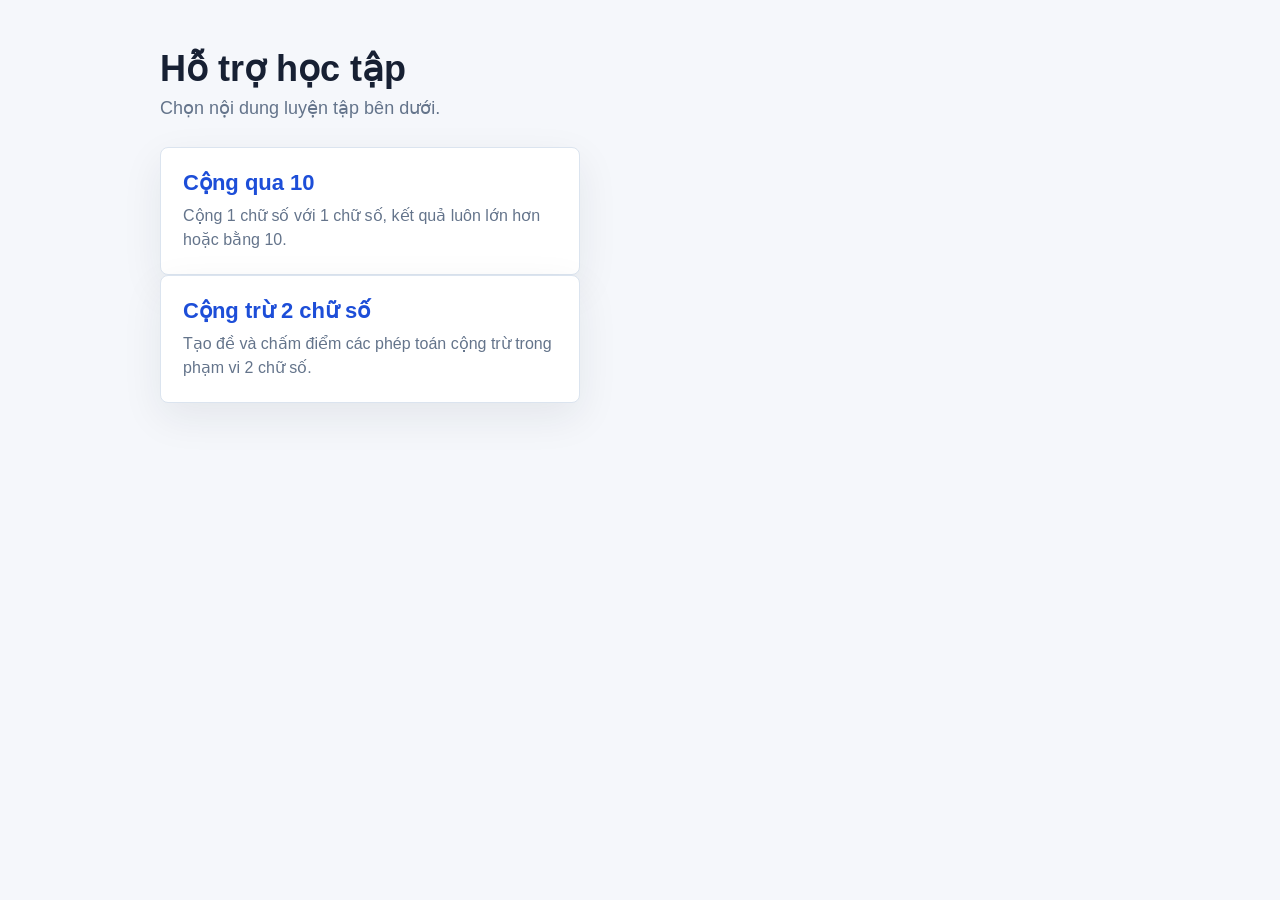
==== index.html @ 3f824ac7 "Add addition-over-10 practice page and link in index" ====
<!doctype html>
<html lang="vi">
<head>
  <meta charset="utf-8">
  <meta name="viewport" content="width=device-width, initial-scale=1">
  <title>Hỗ trợ học tập</title>
  <style>
    :root {
      color-scheme: light;
      --bg: #f5f7fb;
      --panel: #ffffff;
      --text: #172033;
      --muted: #64748b;
      --line: #dbe4ef;
      --primary: #2563eb;
      --primary-dark: #1d4ed8;
      --shadow: 0 14px 40px rgba(23, 32, 51, 0.08);
    }

    * {
      box-sizing: border-box;
    }

    body {
      margin: 0;
      min-height: 100vh;
      font-family: Arial, Helvetica, sans-serif;
      background: var(--bg);
      color: var(--text);
    }

    main {
      width: min(960px, calc(100% - 40px));
      margin: 0 auto;
      padding: 48px 0;
    }

    h1 {
      margin: 0 0 8px;
      font-size: 36px;
      line-height: 1.15;
    }

    .lead {
      margin: 0 0 28px;
      color: var(--muted);
      font-size: 18px;
    }

    .study-link {
      display: block;
      max-width: 420px;
      padding: 22px;
      border: 1px solid var(--line);
      border-radius: 8px;
      background: var(--panel);
      color: inherit;
      text-decoration: none;
      box-shadow: var(--shadow);
    }

    .study-link:hover {
      border-color: var(--primary);
    }

    .study-link strong {
      display: block;
      margin-bottom: 8px;
      color: var(--primary-dark);
      font-size: 22px;
    }

    .study-link span {
      color: var(--muted);
      line-height: 1.5;
    }
  </style>
</head>
<body>
  <main>
    <h1>Hỗ trợ học tập</h1>
    <p class="lead">Chọn nội dung luyện tập bên dưới.</p>

    <a class="study-link" href="cong-qua-10.html">
      <strong>Cộng qua 10</strong>
      <span>Cộng 1 chữ số với 1 chữ số, kết quả luôn lớn hơn hoặc bằng 10.</span>
    </a>

    <a class="study-link" href="cong-tru-2-chu-so.html">
      <strong>Cộng trừ 2 chữ số</strong>
      <span>Tạo đề và chấm điểm các phép toán cộng trừ trong phạm vi 2 chữ số.</span>
    </a>
  </main>
</body>
</html>
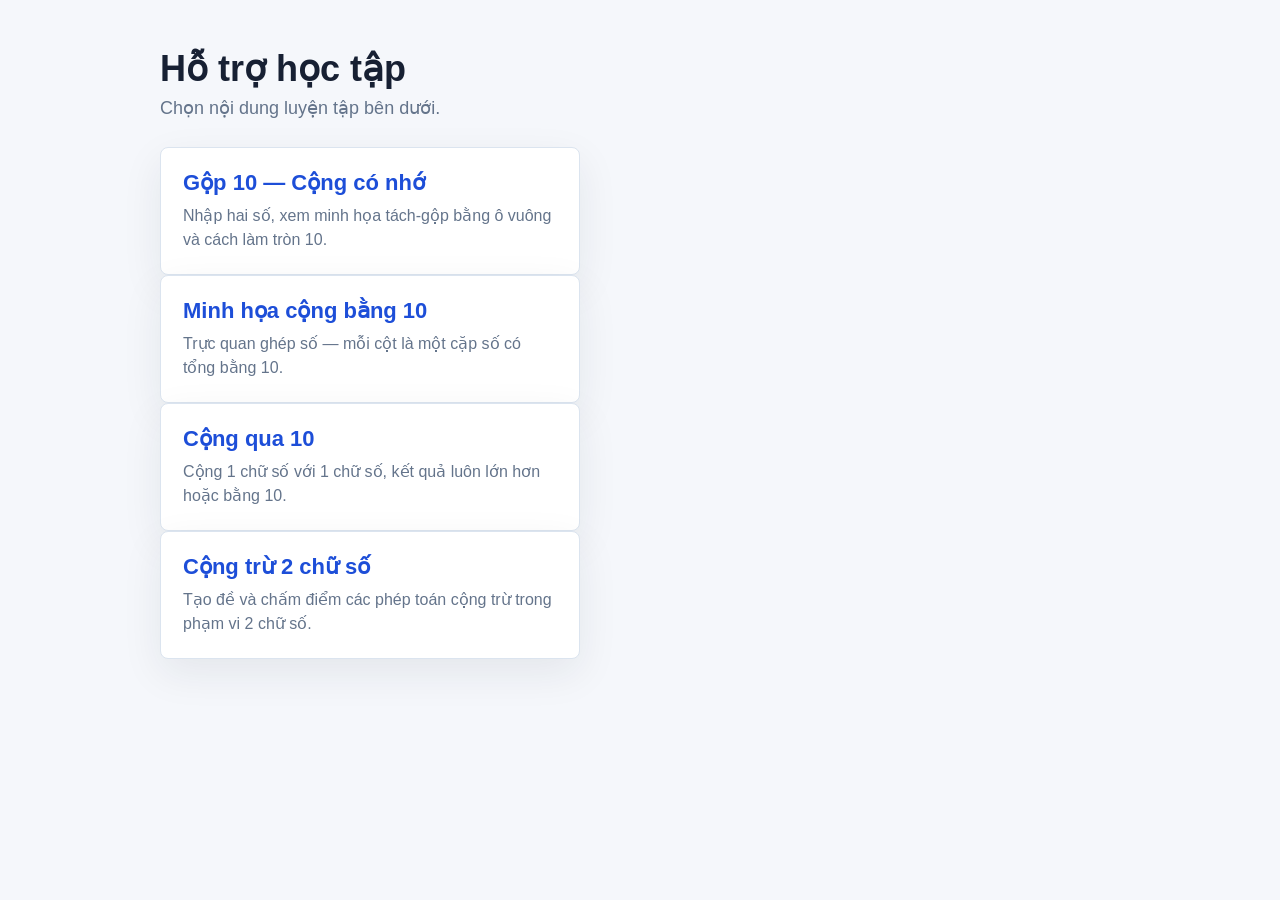
==== commit 283ef435: "Add gop-10 visualizer, update cong-bang-10, add nav links to index" ====
--- a/index.html
+++ b/index.html
@@ -81,6 +81,16 @@
     <h1>Hỗ trợ học tập</h1>
     <p class="lead">Chọn nội dung luyện tập bên dưới.</p>
 
+    <a class="study-link" href="gop-10.html">
+      <strong>Gộp 10 — Cộng có nhớ</strong>
+      <span>Nhập hai số, xem minh họa tách-gộp bằng ô vuông và cách làm tròn 10.</span>
+    </a>
+
+    <a class="study-link" href="cong-bang-10.html">
+      <strong>Minh họa cộng bằng 10</strong>
+      <span>Trực quan ghép số — mỗi cột là một cặp số có tổng bằng 10.</span>
+    </a>
+
     <a class="study-link" href="cong-qua-10.html">
       <strong>Cộng qua 10</strong>
       <span>Cộng 1 chữ số với 1 chữ số, kết quả luôn lớn hơn hoặc bằng 10.</span>
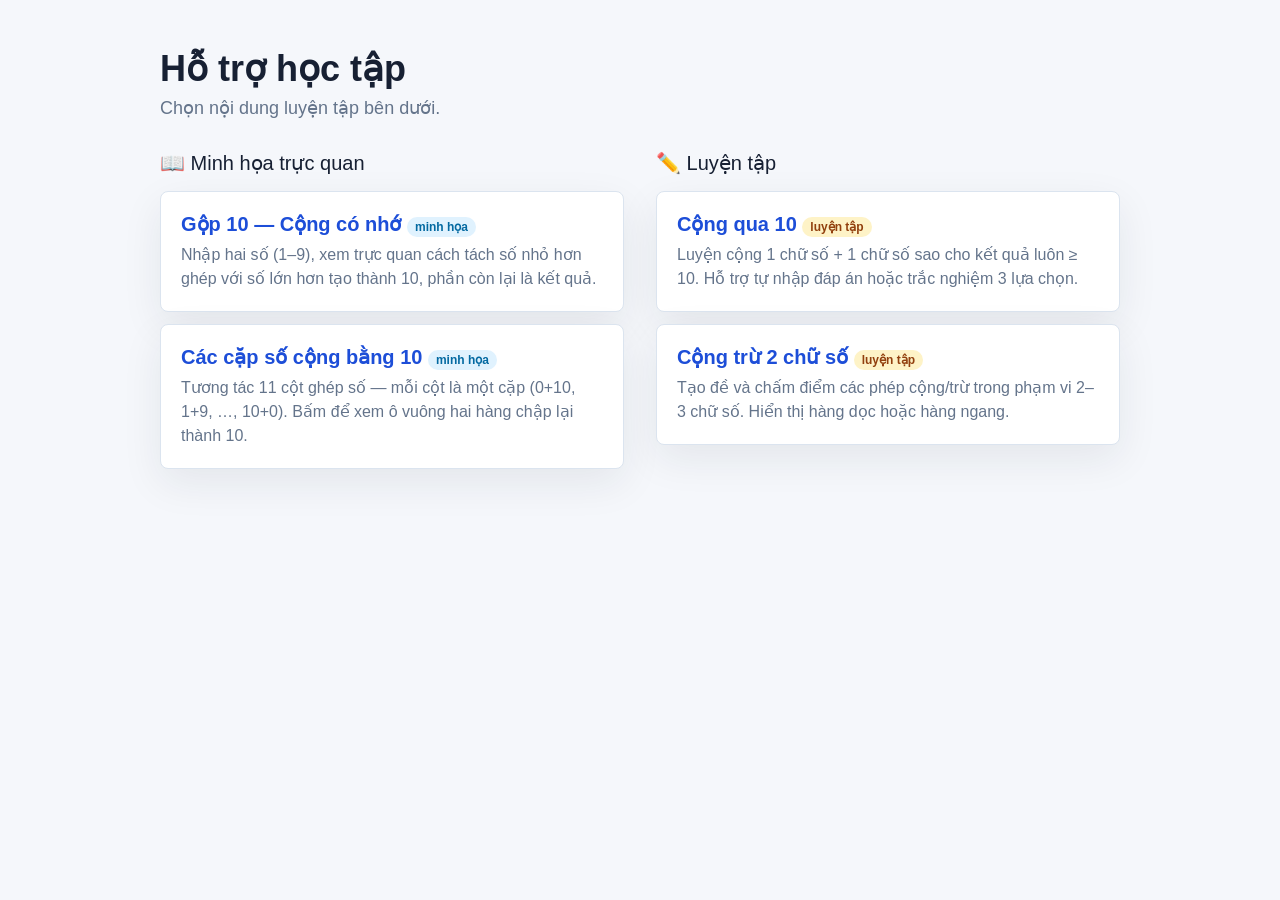
==== commit 5eb2d734: "Redesign kid-friendly UI for cong-qua-10 and cong-tru-2-chu-so, update index layout" ====
--- a/index.html
+++ b/index.html
@@ -42,15 +42,26 @@
     }
 
     .lead {
-      margin: 0 0 28px;
+      margin: 0 0 32px;
       color: var(--muted);
       font-size: 18px;
     }
 
+    .section-title {
+      margin: 0 0 16px;
+      font-size: 20px;
+      color: var(--text);
+    }
+
+    .sections {
+      display: grid;
+      grid-template-columns: 1fr 1fr;
+      gap: 32px;
+    }
+
     .study-link {
       display: block;
-      max-width: 420px;
-      padding: 22px;
+      padding: 20px;
       border: 1px solid var(--line);
       border-radius: 8px;
       background: var(--panel);
@@ -59,20 +70,42 @@
       box-shadow: var(--shadow);
     }
 
+    .study-link + .study-link {
+      margin-top: 12px;
+    }
+
     .study-link:hover {
       border-color: var(--primary);
     }
 
     .study-link strong {
       display: block;
-      margin-bottom: 8px;
+      margin-bottom: 6px;
       color: var(--primary-dark);
-      font-size: 22px;
+      font-size: 20px;
     }
 
     .study-link span {
       color: var(--muted);
       line-height: 1.5;
+    }
+
+    .badge {
+      display: inline-block;
+      padding: 1px 8px;
+      border-radius: 10px;
+      font-size: 12px;
+      font-weight: 700;
+    }
+
+    .badge.demo {
+      background: #e0f2fe;
+      color: #0369a1;
+    }
+
+    .badge.practice {
+      background: #fef3c7;
+      color: #92400e;
     }
   </style>
 </head>
@@ -81,25 +114,35 @@
     <h1>Hỗ trợ học tập</h1>
     <p class="lead">Chọn nội dung luyện tập bên dưới.</p>
 
-    <a class="study-link" href="gop-10.html">
-      <strong>Gộp 10 — Cộng có nhớ</strong>
-      <span>Nhập hai số, xem minh họa tách-gộp bằng ô vuông và cách làm tròn 10.</span>
-    </a>
+    <div class="sections">
+      <div class="section">
+        <div class="section-title">📖 Minh họa trực quan</div>
 
-    <a class="study-link" href="cong-bang-10.html">
-      <strong>Minh họa cộng bằng 10</strong>
-      <span>Trực quan ghép số — mỗi cột là một cặp số có tổng bằng 10.</span>
-    </a>
+        <a class="study-link" href="gop-10.html">
+          <strong>Gộp 10 — Cộng có nhớ <span class="badge demo">minh họa</span></strong>
+          <span>Nhập hai số (1–9), xem trực quan cách tách số nhỏ hơn ghép với số lớn hơn tạo thành 10, phần còn lại là kết quả.</span>
+        </a>
 
-    <a class="study-link" href="cong-qua-10.html">
-      <strong>Cộng qua 10</strong>
-      <span>Cộng 1 chữ số với 1 chữ số, kết quả luôn lớn hơn hoặc bằng 10.</span>
-    </a>
+        <a class="study-link" href="cong-bang-10.html">
+          <strong>Các cặp số cộng bằng 10 <span class="badge demo">minh họa</span></strong>
+          <span>Tương tác 11 cột ghép số — mỗi cột là một cặp (0+10, 1+9, …, 10+0). Bấm để xem ô vuông hai hàng chập lại thành 10.</span>
+        </a>
+      </div>
 
-    <a class="study-link" href="cong-tru-2-chu-so.html">
-      <strong>Cộng trừ 2 chữ số</strong>
-      <span>Tạo đề và chấm điểm các phép toán cộng trừ trong phạm vi 2 chữ số.</span>
-    </a>
+      <div class="section">
+        <div class="section-title">✏️ Luyện tập</div>
+
+        <a class="study-link" href="cong-qua-10.html">
+          <strong>Cộng qua 10 <span class="badge practice">luyện tập</span></strong>
+          <span>Luyện cộng 1 chữ số + 1 chữ số sao cho kết quả luôn &ge; 10. Hỗ trợ tự nhập đáp án hoặc trắc nghiệm 3 lựa chọn.</span>
+        </a>
+
+        <a class="study-link" href="cong-tru-2-chu-so.html">
+          <strong>Cộng trừ 2 chữ số <span class="badge practice">luyện tập</span></strong>
+          <span>Tạo đề và chấm điểm các phép cộng/trừ trong phạm vi 2–3 chữ số. Hiển thị hàng dọc hoặc hàng ngang.</span>
+        </a>
+      </div>
+    </div>
   </main>
 </body>
 </html>
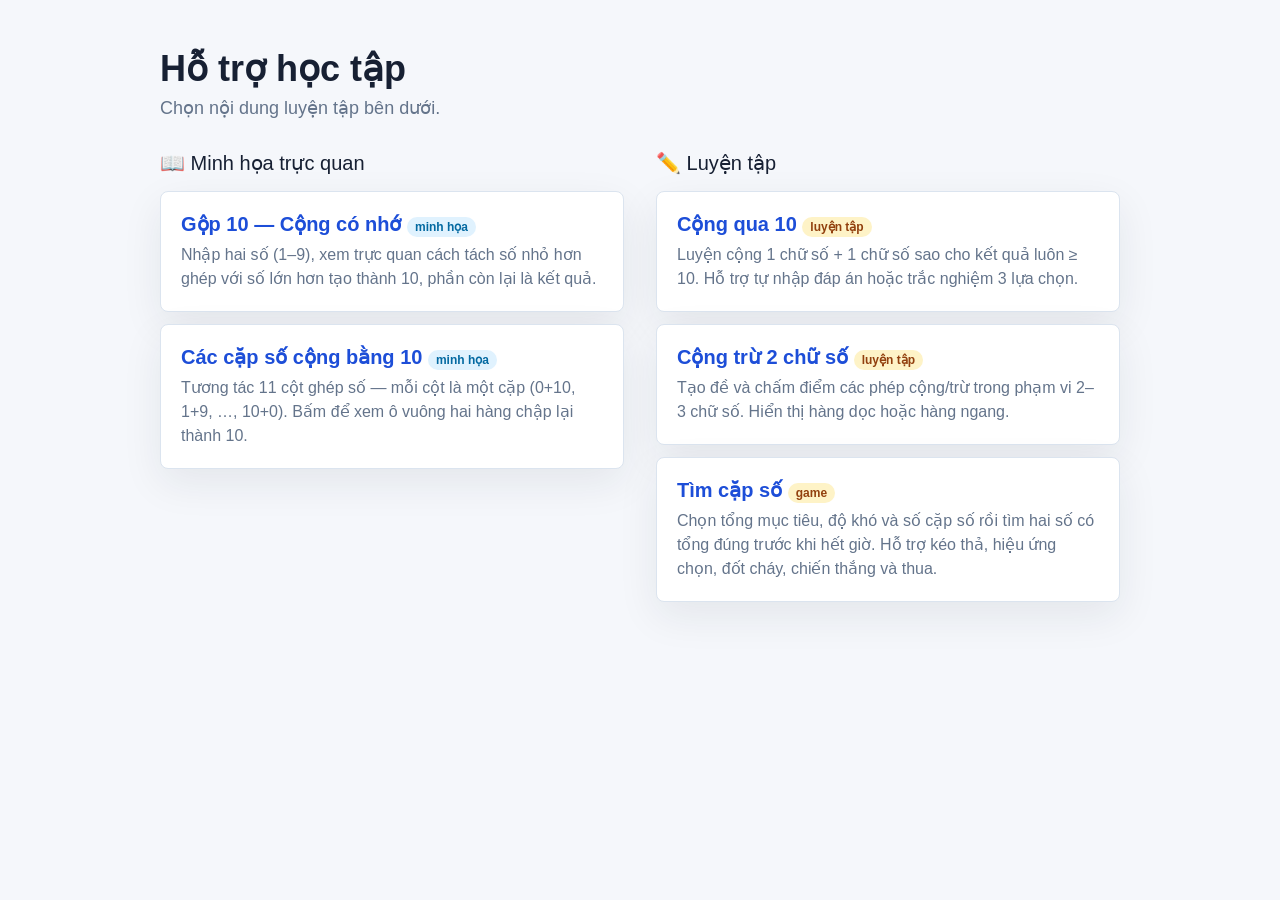
==== commit b998eebb: "Add tim-cap-so game" ====
--- a/index.html
+++ b/index.html
@@ -141,6 +141,11 @@
           <strong>Cộng trừ 2 chữ số <span class="badge practice">luyện tập</span></strong>
           <span>Tạo đề và chấm điểm các phép cộng/trừ trong phạm vi 2–3 chữ số. Hiển thị hàng dọc hoặc hàng ngang.</span>
         </a>
+
+        <a class="study-link" href="tim-cap-so.html">
+          <strong>Tìm cặp số <span class="badge practice">game</span></strong>
+          <span>Chọn tổng mục tiêu, độ khó và số cặp số rồi tìm hai số có tổng đúng trước khi hết giờ. Hỗ trợ kéo thả, hiệu ứng chọn, đốt cháy, chiến thắng và thua.</span>
+        </a>
       </div>
     </div>
   </main>
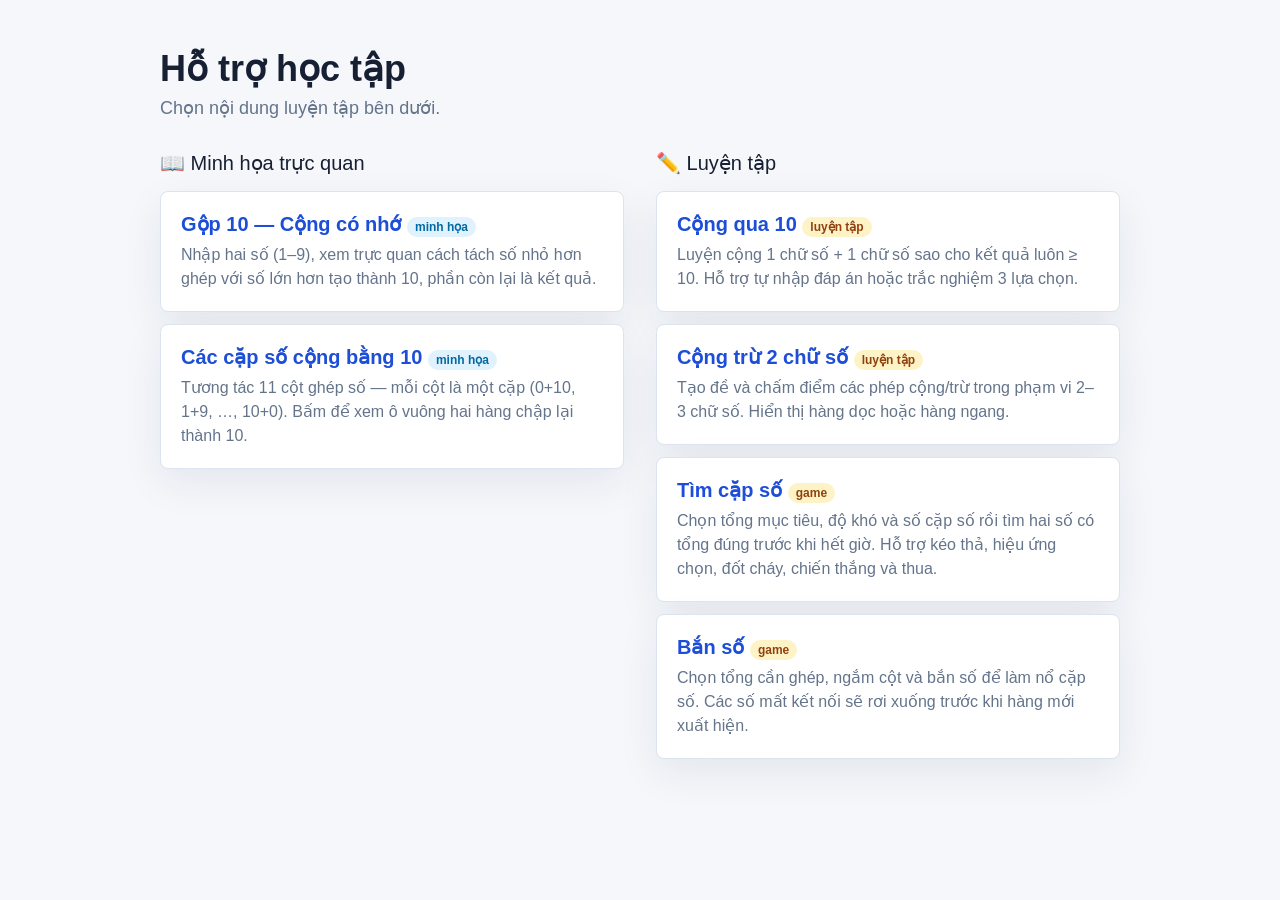
==== commit beb56f99: "Add number shooting game" ====
--- a/index.html
+++ b/index.html
@@ -146,6 +146,11 @@
           <strong>Tìm cặp số <span class="badge practice">game</span></strong>
           <span>Chọn tổng mục tiêu, độ khó và số cặp số rồi tìm hai số có tổng đúng trước khi hết giờ. Hỗ trợ kéo thả, hiệu ứng chọn, đốt cháy, chiến thắng và thua.</span>
         </a>
+
+        <a class="study-link" href="ban-so.html">
+          <strong>Bắn số <span class="badge practice">game</span></strong>
+          <span>Chọn tổng cần ghép, ngắm cột và bắn số để làm nổ cặp số. Các số mất kết nối sẽ rơi xuống trước khi hàng mới xuất hiện.</span>
+        </a>
       </div>
     </div>
   </main>
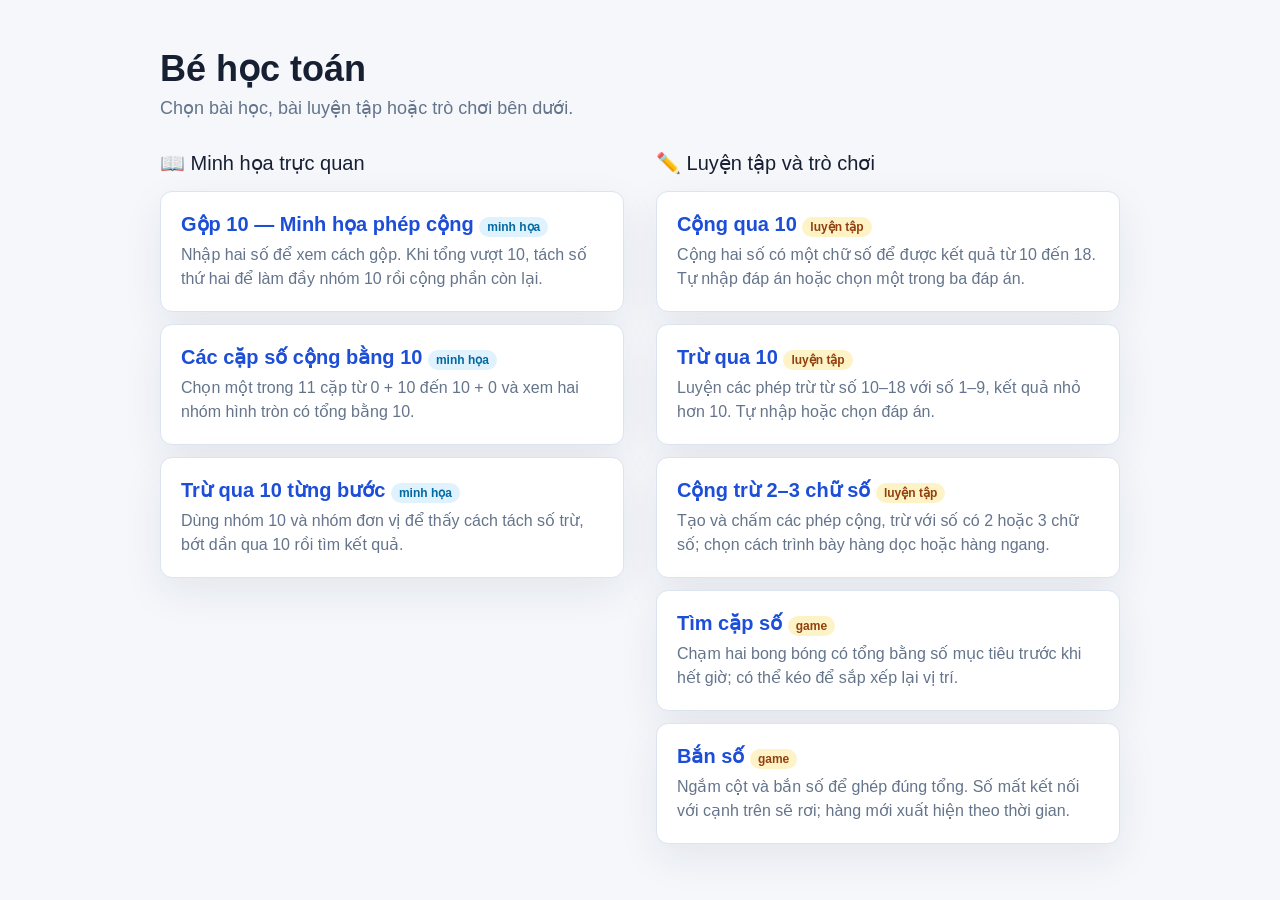
==== commit f4f35462: "Add subtraction lessons and unify practice pages" ====
--- a/index.html
+++ b/index.html
@@ -3,7 +3,7 @@
 <head>
   <meta charset="utf-8">
   <meta name="viewport" content="width=device-width, initial-scale=1">
-  <title>Hỗ trợ học tập</title>
+  <title>Bé học toán</title>
   <style>
     :root {
       color-scheme: light;
@@ -63,7 +63,7 @@
       display: block;
       padding: 20px;
       border: 1px solid var(--line);
-      border-radius: 8px;
+      border-radius: 12px;
       background: var(--panel);
       color: inherit;
       text-decoration: none;
@@ -77,6 +77,8 @@
     .study-link:hover {
       border-color: var(--primary);
     }
+
+    .study-link:focus-visible { outline: 3px solid #f59e0b; outline-offset: 2px; }
 
     .study-link strong {
       display: block;
@@ -107,49 +109,66 @@
       background: #fef3c7;
       color: #92400e;
     }
+
+    @media (max-width: 700px) {
+      main { width: min(100% - 24px, 960px); padding: 24px 0; }
+      h1 { font-size: clamp(26px, 8vw, 36px); }
+      .sections { grid-template-columns: 1fr; gap: 24px; }
+      .study-link { padding: 16px; }
+    }
   </style>
 </head>
 <body>
   <main>
-    <h1>Hỗ trợ học tập</h1>
-    <p class="lead">Chọn nội dung luyện tập bên dưới.</p>
+    <h1>Bé học toán</h1>
+    <p class="lead">Chọn bài học, bài luyện tập hoặc trò chơi bên dưới.</p>
 
     <div class="sections">
       <div class="section">
         <div class="section-title">📖 Minh họa trực quan</div>
 
         <a class="study-link" href="gop-10.html">
-          <strong>Gộp 10 — Cộng có nhớ <span class="badge demo">minh họa</span></strong>
-          <span>Nhập hai số (1–9), xem trực quan cách tách số nhỏ hơn ghép với số lớn hơn tạo thành 10, phần còn lại là kết quả.</span>
+          <strong>Gộp 10 — Minh họa phép cộng <span class="badge demo">minh họa</span></strong>
+          <span>Nhập hai số để xem cách gộp. Khi tổng vượt 10, tách số thứ hai để làm đầy nhóm 10 rồi cộng phần còn lại.</span>
         </a>
 
         <a class="study-link" href="cong-bang-10.html">
           <strong>Các cặp số cộng bằng 10 <span class="badge demo">minh họa</span></strong>
-          <span>Tương tác 11 cột ghép số — mỗi cột là một cặp (0+10, 1+9, …, 10+0). Bấm để xem ô vuông hai hàng chập lại thành 10.</span>
+          <span>Chọn một trong 11 cặp từ 0 + 10 đến 10 + 0 và xem hai nhóm hình tròn có tổng bằng 10.</span>
+        </a>
+
+        <a class="study-link" href="minh-hoa-tru-qua-10.html">
+          <strong>Trừ qua 10 từng bước <span class="badge demo">minh họa</span></strong>
+          <span>Dùng nhóm 10 và nhóm đơn vị để thấy cách tách số trừ, bớt dần qua 10 rồi tìm kết quả.</span>
         </a>
       </div>
 
       <div class="section">
-        <div class="section-title">✏️ Luyện tập</div>
+        <div class="section-title">✏️ Luyện tập và trò chơi</div>
 
         <a class="study-link" href="cong-qua-10.html">
           <strong>Cộng qua 10 <span class="badge practice">luyện tập</span></strong>
-          <span>Luyện cộng 1 chữ số + 1 chữ số sao cho kết quả luôn &ge; 10. Hỗ trợ tự nhập đáp án hoặc trắc nghiệm 3 lựa chọn.</span>
+          <span>Cộng hai số có một chữ số để được kết quả từ 10 đến 18. Tự nhập đáp án hoặc chọn một trong ba đáp án.</span>
+        </a>
+
+        <a class="study-link" href="tru-qua-10.html">
+          <strong>Trừ qua 10 <span class="badge practice">luyện tập</span></strong>
+          <span>Luyện các phép trừ từ số 10–18 với số 1–9, kết quả nhỏ hơn 10. Tự nhập hoặc chọn đáp án.</span>
         </a>
 
         <a class="study-link" href="cong-tru-2-chu-so.html">
-          <strong>Cộng trừ 2 chữ số <span class="badge practice">luyện tập</span></strong>
-          <span>Tạo đề và chấm điểm các phép cộng/trừ trong phạm vi 2–3 chữ số. Hiển thị hàng dọc hoặc hàng ngang.</span>
+          <strong>Cộng trừ 2–3 chữ số <span class="badge practice">luyện tập</span></strong>
+          <span>Tạo và chấm các phép cộng, trừ với số có 2 hoặc 3 chữ số; chọn cách trình bày hàng dọc hoặc hàng ngang.</span>
         </a>
 
         <a class="study-link" href="tim-cap-so.html">
           <strong>Tìm cặp số <span class="badge practice">game</span></strong>
-          <span>Chọn tổng mục tiêu, độ khó và số cặp số rồi tìm hai số có tổng đúng trước khi hết giờ. Hỗ trợ kéo thả, hiệu ứng chọn, đốt cháy, chiến thắng và thua.</span>
+          <span>Chạm hai bong bóng có tổng bằng số mục tiêu trước khi hết giờ; có thể kéo để sắp xếp lại vị trí.</span>
         </a>
 
         <a class="study-link" href="ban-so.html">
           <strong>Bắn số <span class="badge practice">game</span></strong>
-          <span>Chọn tổng cần ghép, ngắm cột và bắn số để làm nổ cặp số. Các số mất kết nối sẽ rơi xuống trước khi hàng mới xuất hiện.</span>
+          <span>Ngắm cột và bắn số để ghép đúng tổng. Số mất kết nối với cạnh trên sẽ rơi; hàng mới xuất hiện theo thời gian.</span>
         </a>
       </div>
     </div>
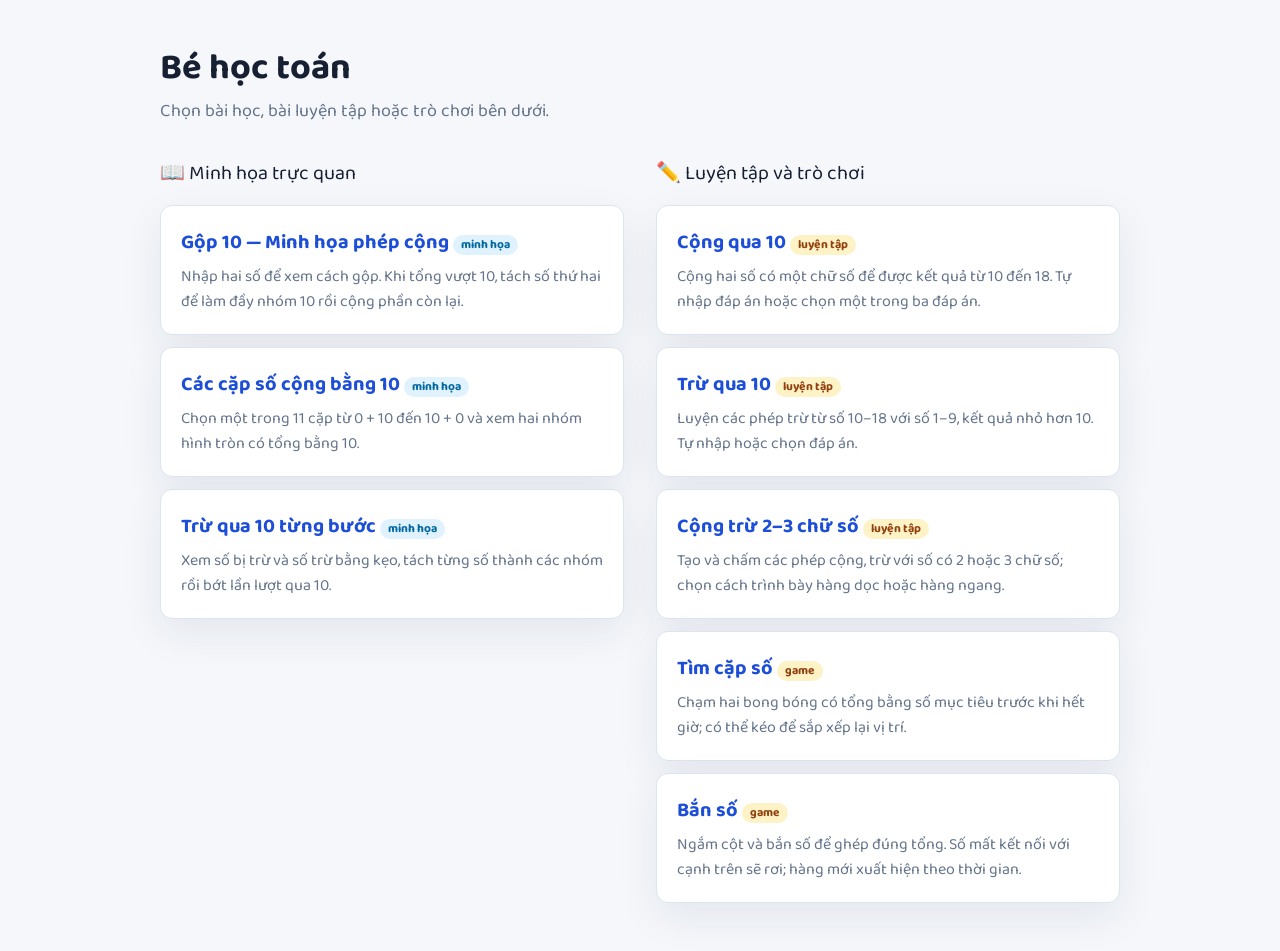
==== commit a70112b3: "Unify fonts and clarify subtraction visuals" ====
--- a/index.html
+++ b/index.html
@@ -24,7 +24,6 @@
     body {
       margin: 0;
       min-height: 100vh;
-      font-family: Arial, Helvetica, sans-serif;
       background: var(--bg);
       color: var(--text);
     }
@@ -117,6 +116,7 @@
       .study-link { padding: 16px; }
     }
   </style>
+  <link rel="stylesheet" href="ui.css">
 </head>
 <body>
   <main>
@@ -139,7 +139,7 @@
 
         <a class="study-link" href="minh-hoa-tru-qua-10.html">
           <strong>Trừ qua 10 từng bước <span class="badge demo">minh họa</span></strong>
-          <span>Dùng nhóm 10 và nhóm đơn vị để thấy cách tách số trừ, bớt dần qua 10 rồi tìm kết quả.</span>
+          <span>Xem số bị trừ và số trừ bằng kẹo, tách từng số thành các nhóm rồi bớt lần lượt qua 10.</span>
         </a>
       </div>
 
--- a/ui.css
+++ b/ui.css
@@ -0,0 +1,69 @@
+@import url('https://fonts.googleapis.com/css2?family=Baloo+2:wght@400;500;600;700;800&display=swap');
+
+:root {
+  --ui-blue: #2563eb;
+  --ui-blue-dark: #1d4ed8;
+  --ui-font: 'Baloo 2', 'Segoe UI', Arial, sans-serif;
+}
+
+body { font-family: var(--ui-font); }
+button, input, select { font-family: inherit; }
+
+.ui-actions {
+  display: flex;
+  flex-wrap: wrap;
+  align-items: center;
+  gap: 8px;
+  padding: 8px;
+  border-radius: 14px;
+  background: #fff;
+}
+
+.ui-actions--sticky {
+  position: sticky;
+  top: 0;
+  z-index: 30;
+  box-shadow: 0 6px 20px #1720331a;
+}
+
+button.ui-button,
+a.ui-button {
+  display: inline-flex;
+  align-items: center;
+  justify-content: center;
+  gap: 6px;
+  min-height: 46px;
+  padding: 9px 14px;
+  border: 1px solid #bcd1fa;
+  border-radius: 12px;
+  background: #eaf1ff;
+  color: var(--ui-blue-dark);
+  box-shadow: none;
+  font: 700 16px/1.2 var(--ui-font);
+  text-align: center;
+  text-decoration: none;
+  cursor: pointer;
+  touch-action: manipulation;
+}
+
+button.ui-button--primary,
+a.ui-button--primary {
+  border-color: var(--ui-blue);
+  background: var(--ui-blue);
+  color: #fff;
+}
+
+button.ui-button:hover,
+a.ui-button:hover { filter: brightness(.96); transform: none; box-shadow: none; }
+
+button.ui-button:active,
+a.ui-button:active { transform: scale(.98); }
+
+button.ui-button:focus-visible,
+a.ui-button:focus-visible { outline: 3px solid #f59e0b; outline-offset: 2px; }
+
+button.ui-button:disabled { border-color: #cbd5e1; background: #cbd5e1; color: #475569; cursor: not-allowed; }
+
+@media (max-width: 520px) {
+  .ui-actions > .ui-button { flex: 1 1 calc(50% - 4px); padding: 8px; font-size: 14px; }
+}
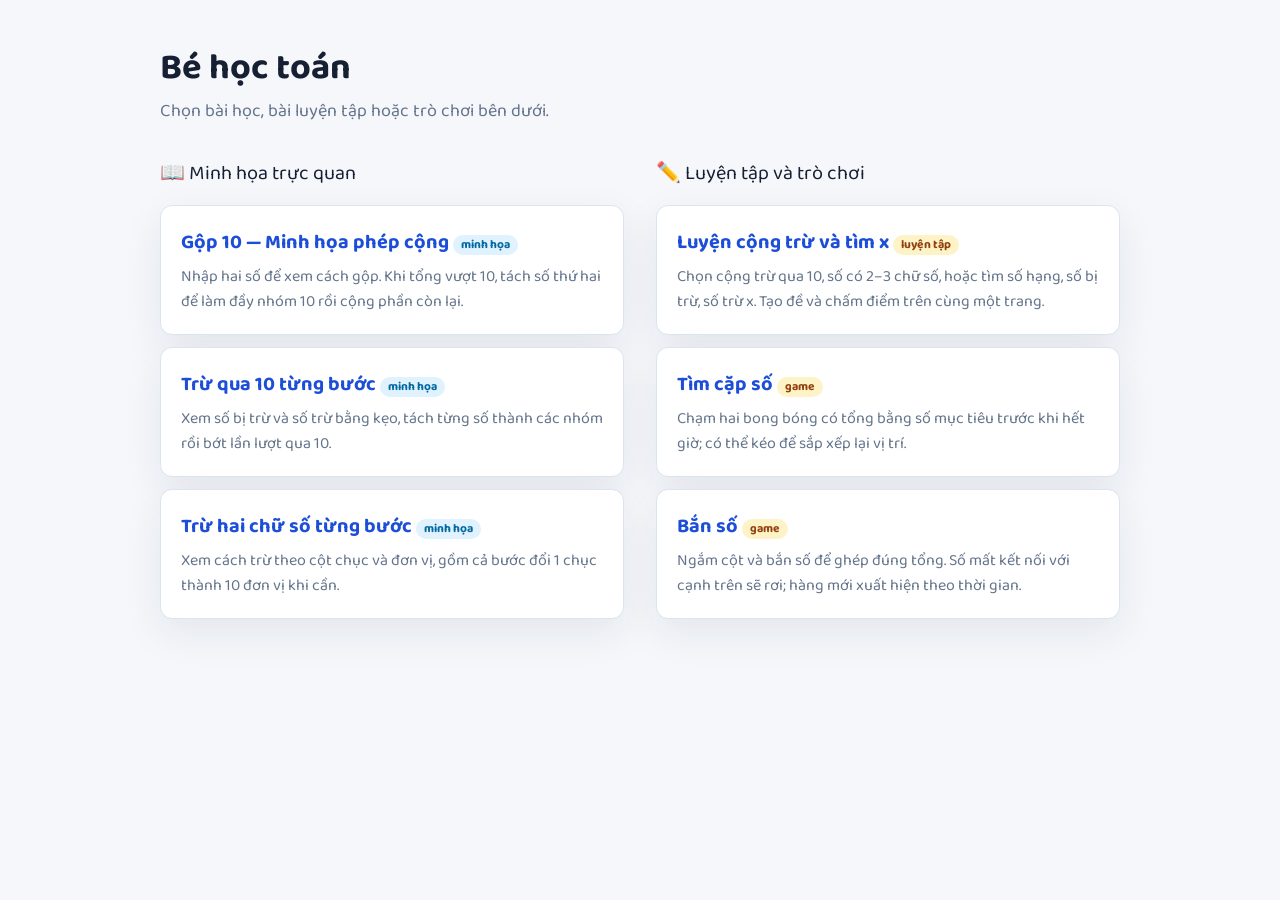
==== commit 25762d66: "Combine math practice and add find-x hints" ====
--- a/index.html
+++ b/index.html
@@ -132,33 +132,23 @@
           <span>Nhập hai số để xem cách gộp. Khi tổng vượt 10, tách số thứ hai để làm đầy nhóm 10 rồi cộng phần còn lại.</span>
         </a>
 
-        <a class="study-link" href="cong-bang-10.html">
-          <strong>Các cặp số cộng bằng 10 <span class="badge demo">minh họa</span></strong>
-          <span>Chọn một trong 11 cặp từ 0 + 10 đến 10 + 0 và xem hai nhóm hình tròn có tổng bằng 10.</span>
-        </a>
-
         <a class="study-link" href="minh-hoa-tru-qua-10.html">
           <strong>Trừ qua 10 từng bước <span class="badge demo">minh họa</span></strong>
           <span>Xem số bị trừ và số trừ bằng kẹo, tách từng số thành các nhóm rồi bớt lần lượt qua 10.</span>
+        </a>
+
+        <a class="study-link" href="minh-hoa-tru-2-chu-so.html">
+          <strong>Trừ hai chữ số từng bước <span class="badge demo">minh họa</span></strong>
+          <span>Xem cách trừ theo cột chục và đơn vị, gồm cả bước đổi 1 chục thành 10 đơn vị khi cần.</span>
         </a>
       </div>
 
       <div class="section">
         <div class="section-title">✏️ Luyện tập và trò chơi</div>
 
-        <a class="study-link" href="cong-qua-10.html">
-          <strong>Cộng qua 10 <span class="badge practice">luyện tập</span></strong>
-          <span>Cộng hai số có một chữ số để được kết quả từ 10 đến 18. Tự nhập đáp án hoặc chọn một trong ba đáp án.</span>
-        </a>
-
-        <a class="study-link" href="tru-qua-10.html">
-          <strong>Trừ qua 10 <span class="badge practice">luyện tập</span></strong>
-          <span>Luyện các phép trừ từ số 10–18 với số 1–9, kết quả nhỏ hơn 10. Tự nhập hoặc chọn đáp án.</span>
-        </a>
-
         <a class="study-link" href="cong-tru-2-chu-so.html">
-          <strong>Cộng trừ 2–3 chữ số <span class="badge practice">luyện tập</span></strong>
-          <span>Tạo và chấm các phép cộng, trừ với số có 2 hoặc 3 chữ số; chọn cách trình bày hàng dọc hoặc hàng ngang.</span>
+          <strong>Luyện cộng trừ và tìm x <span class="badge practice">luyện tập</span></strong>
+          <span>Chọn cộng trừ qua 10, số có 2–3 chữ số, hoặc tìm số hạng, số bị trừ, số trừ x. Tạo đề và chấm điểm trên cùng một trang.</span>
         </a>
 
         <a class="study-link" href="tim-cap-so.html">
